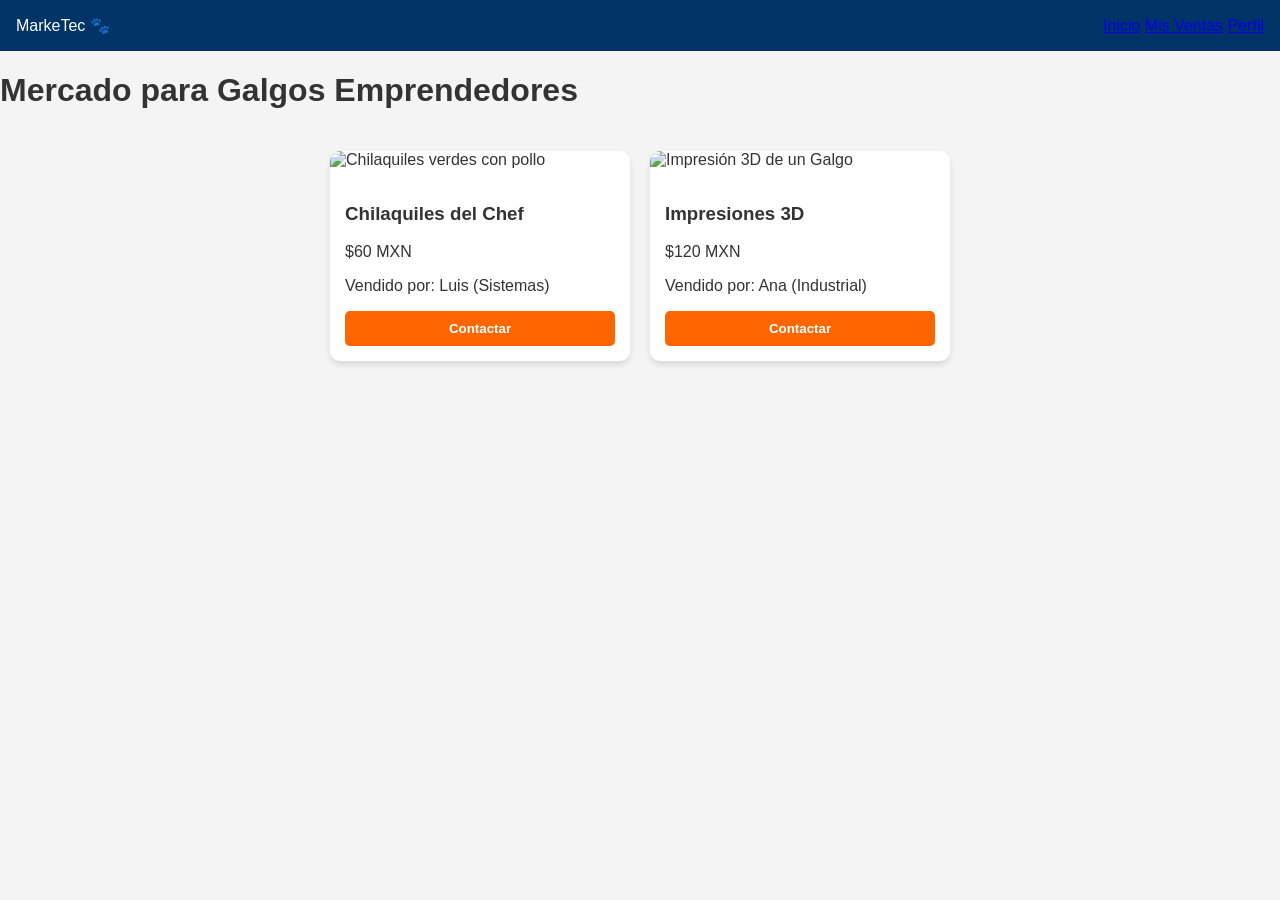
==== index.html @ fc3472f2 "Primer commit" ====
<!DOCTYPE html>
<html lang="es">
<head>
    <meta charset="UTF-8">
    <meta name="viewport" content="width=device-width, initial-scale=1.0">
    <title>MarkeTec - Emprendimiento ITT</title>
    <link rel="stylesheet" href="style.css">
</head>
<body>

    <header>
        <div class="logo">MarkeTec 🐾</div>
        <nav>
            <a href="#">Inicio</a>
            <a href="#">Mis Ventas</a>
            <a href="#">Perfil</a>
        </nav>
    </header>

    <main>
        <h1>Mercado para Galgos Emprendedores</h1>
        
        <section class="contenedor-productos">
            <article class="tarjeta">
                <img src="https://via.placeholder.com/300x200" alt="Chilaquiles verdes con pollo">
                <div class="info">
                    <h3>Chilaquiles del Chef</h3>
                    <p class="precio">$60 MXN</p>
                    <p class="vendedor">Vendido por: Luis (Sistemas)</p>
                    <button>Contactar</button>
                </div>
            </article>

            <article class="tarjeta">
                <img src="https://via.placeholder.com/300x200" alt="Impresión 3D de un Galgo">
                <div class="info">
                    <h3>Impresiones 3D</h3>
                    <p class="precio">$120 MXN</p>
                    <p class="vendedor">Vendido por: Ana (Industrial)</p>
                    <button>Contactar</button>
                </div>
            </article>
        </section>
    </main>

</body>
</html>
---- style.css ----
/* Configuración básica */
body {
    font-family: 'Segoe UI', sans-serif;
    margin: 0;
    background-color: #f4f4f4;
    color: #333;
}

/* Encabezado con colores del ITT (Gris y Azul) */
header {
    background-color: #003366; /* Azul fuerte */
    color: white;
    padding: 1rem;
    display: flex;
    justify-content: space-between;
    align-items: center;
}

/* Contenedor de productos (Responsivo) */
.contenedor-productos {
    display: flex;
    flex-wrap: wrap; /* Esto hace que si no caben, se bajen al siguiente renglón */
    gap: 20px;
    padding: 20px;
    justify-content: center;
}

/* La Tarjeta */
.tarjeta {
    background: white;
    border-radius: 10px;
    box-shadow: 0 4px 6px rgba(0,0,0,0.1);
    width: 300px; /* Tamaño fijo en PC */
    overflow: hidden;
}

.tarjeta img {
    width: 100%;
    height: 200px;
    object-fit: cover;
}

.info {
    padding: 15px;
}

button {
    background-color: #ff6600; /* Naranja llamativo */
    color: white;
    border: none;
    padding: 10px;
    width: 100%;
    border-radius: 5px;
    cursor: pointer;
    font-weight: bold;
}

/* Accesibilidad: Contraste al pasar el ratón */
button:hover {
    background-color: #cc5200;
}
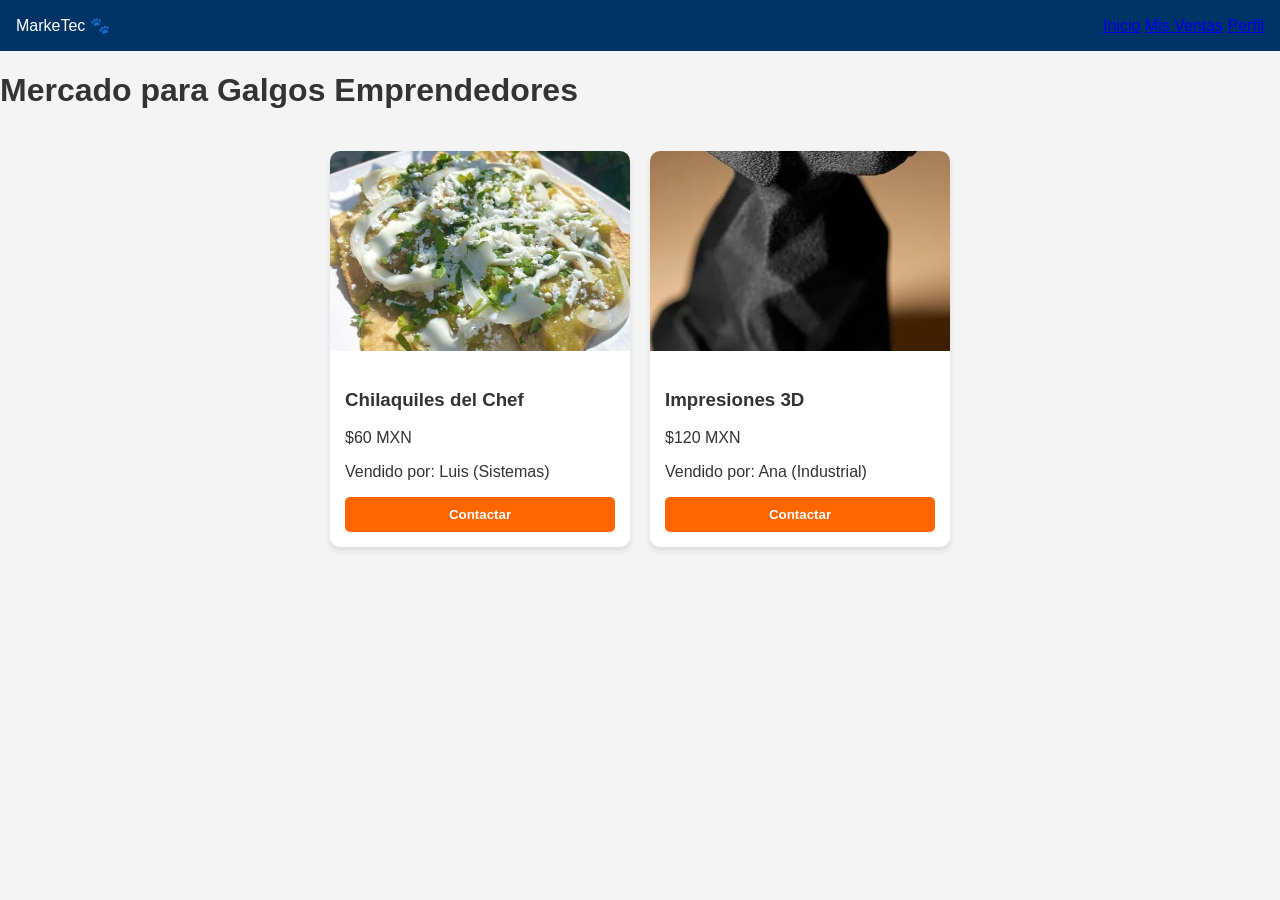
==== commit 5b4bb989: "Update index.html" ====
--- a/index.html
+++ b/index.html
@@ -22,7 +22,7 @@
         
         <section class="contenedor-productos">
             <article class="tarjeta">
-                <img src="https://via.placeholder.com/300x200" alt="Chilaquiles verdes con pollo">
+                <img src="assets/imagenes/chilaquiles-verdes.jpg" alt="Chilaquiles verdes con pollo">
                 <div class="info">
                     <h3>Chilaquiles del Chef</h3>
                     <p class="precio">$60 MXN</p>
@@ -32,7 +32,7 @@
             </article>
 
             <article class="tarjeta">
-                <img src="https://via.placeholder.com/300x200" alt="Impresión 3D de un Galgo">
+                <img src="assets/imagenes/impresion-3d.jpg" alt="Impresión 3D de un Galgo">
                 <div class="info">
                     <h3>Impresiones 3D</h3>
                     <p class="precio">$120 MXN</p>
@@ -44,4 +44,5 @@
     </main>
 
 </body>
-</html>+
+</html>
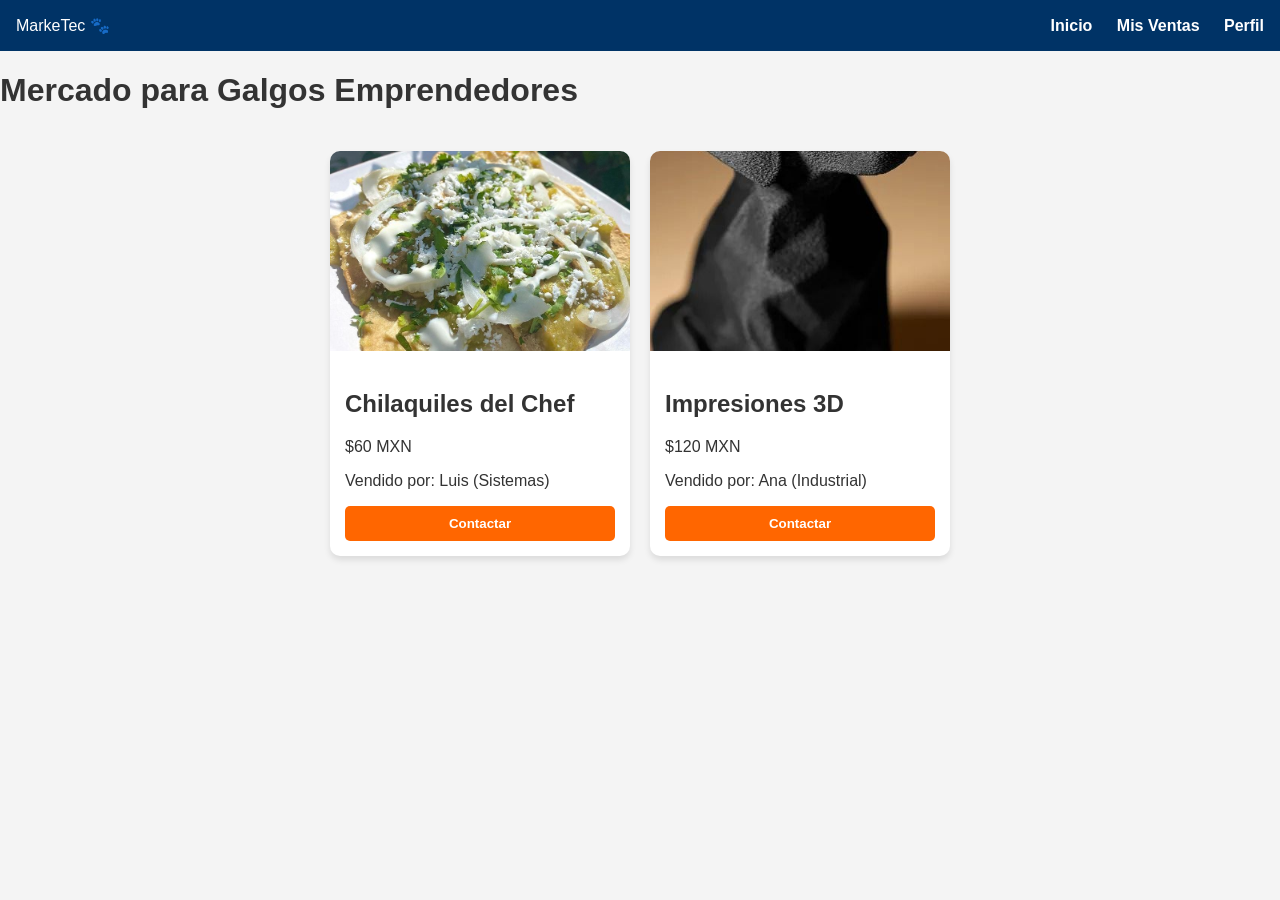
==== commit 30ffe718: "Ajuste de jerarquía en encabezados" ====
--- a/index.html
+++ b/index.html
@@ -24,7 +24,7 @@
             <article class="tarjeta">
                 <img src="assets/imagenes/chilaquiles-verdes.jpg" alt="Chilaquiles verdes con pollo">
                 <div class="info">
-                    <h3>Chilaquiles del Chef</h3>
+                    <h2>Chilaquiles del Chef</h2>
                     <p class="precio">$60 MXN</p>
                     <p class="vendedor">Vendido por: Luis (Sistemas)</p>
                     <button>Contactar</button>
@@ -34,7 +34,7 @@
             <article class="tarjeta">
                 <img src="assets/imagenes/impresion-3d.jpg" alt="Impresión 3D de un Galgo">
                 <div class="info">
-                    <h3>Impresiones 3D</h3>
+                    <h2>Impresiones 3D</h2>
                     <p class="precio">$120 MXN</p>
                     <p class="vendedor">Vendido por: Ana (Industrial)</p>
                     <button>Contactar</button>
--- a/style.css
+++ b/style.css
@@ -58,4 +58,17 @@
 /* Accesibilidad: Contraste al pasar el ratón */
 button:hover {
     background-color: #cc5200;
-}+}
+
+/* Accesibilidad */
+nav a {
+    color: white;
+    text-decoration: none;
+    margin-left: 20px;
+    font-weight: bold;
+}
+
+nav a:hover {
+    text-decoration: underline;
+}
+
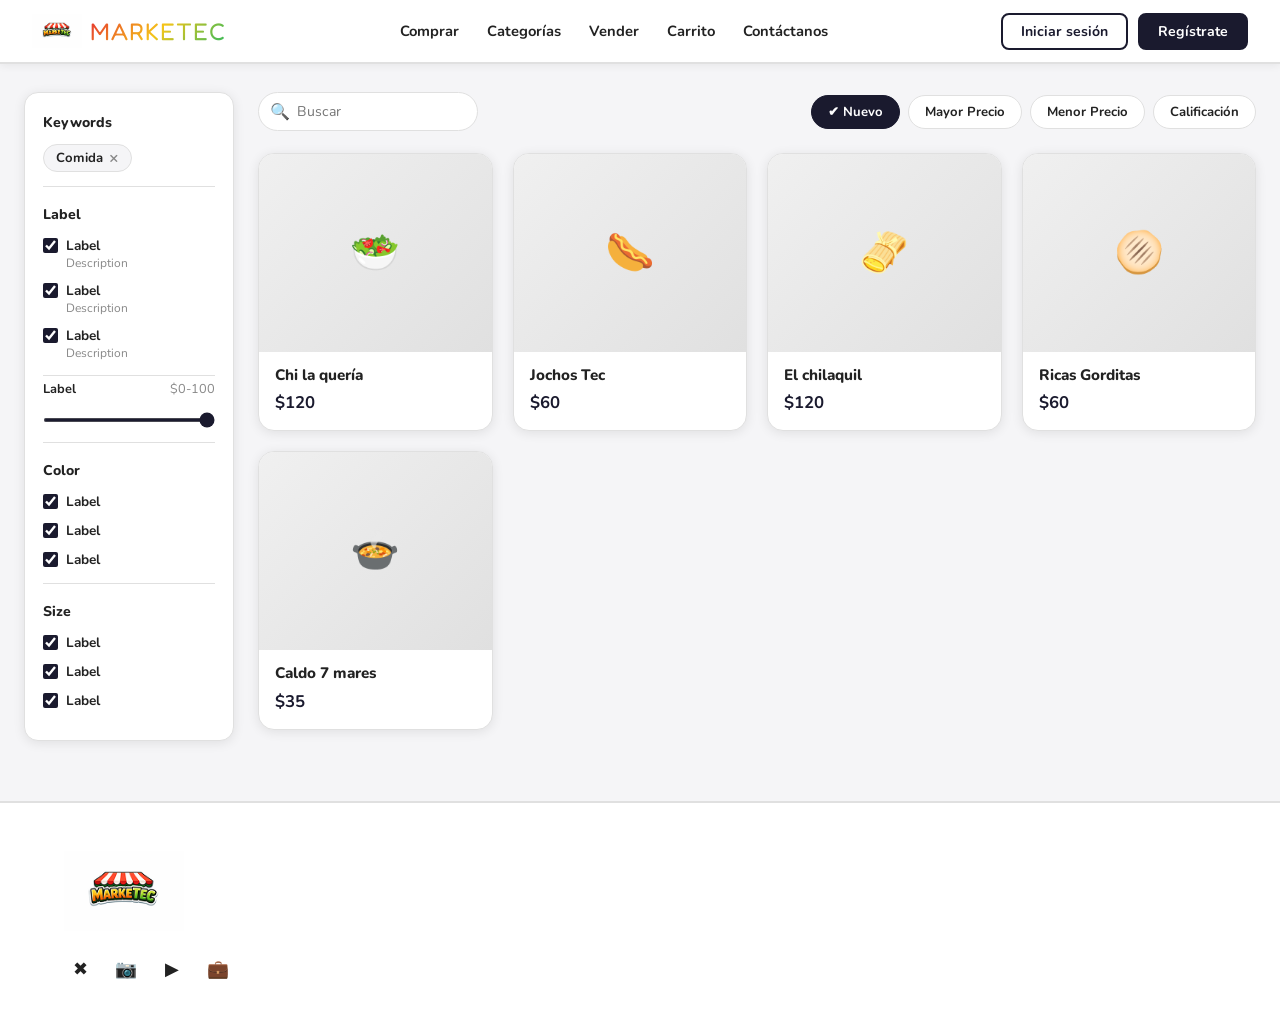
==== commit 0afed27c: "Update index.html" ====
--- a/index.html
+++ b/index.html
@@ -1,48 +1,619 @@
 <!DOCTYPE html>
 <html lang="es">
 <head>
-    <meta charset="UTF-8">
-    <meta name="viewport" content="width=device-width, initial-scale=1.0">
-    <title>MarkeTec - Emprendimiento ITT</title>
-    <link rel="stylesheet" href="style.css">
+  <meta charset="UTF-8" />
+  <meta name="viewport" content="width=device-width, initial-scale=1.0"/>
+  <title>Marketec</title>
+  <link href="https://fonts.googleapis.com/css2?family=Nunito:wght@400;600;700;800;900&family=Fredoka+One&display=swap" rel="stylesheet"/>
+  <style>
+    *, *::before, *::after { box-sizing: border-box; margin: 0; padding: 0; }
+
+    :root {
+      --red: #e63030;
+      --yellow: #f5c518;
+      --green: #2dba5e;
+      --dark: #1a1a2e;
+      --gray-bg: #f5f5f7;
+      --white: #ffffff;
+      --border: #e0e0e0;
+      --text: #222;
+      --muted: #888;
+      --accent: #ff6b35;
+      --shadow: 0 2px 12px rgba(0,0,0,0.09);
+    }
+
+    body {
+      font-family: 'Nunito', sans-serif;
+      background: var(--gray-bg);
+      color: var(--text);
+      min-height: 100vh;
+    }
+
+    /* ── NAVBAR ── */
+    nav {
+      background: var(--white);
+      border-bottom: 2px solid var(--border);
+      padding: 0 32px;
+      height: 64px;
+      display: flex;
+      align-items: center;
+      justify-content: space-between;
+      position: sticky;
+      top: 0;
+      z-index: 100;
+      box-shadow: 0 2px 8px rgba(0,0,0,0.06);
+    }
+
+    .logo {
+      display: flex;
+      align-items: center;
+      gap: 8px;
+      text-decoration: none;
+    }
+
+ .logo-icon {
+  width: 50px;
+  height: 50px;
+  object-fit: contain;
+}
+
+    /* Tent/awning SVG logo */
+    .logo-text {
+      font-family: 'Fredoka One', cursive;
+      font-size: 1.5rem;
+      background: linear-gradient(135deg, var(--red) 0%, var(--yellow) 50%, var(--green) 100%);
+      -webkit-background-clip: text;
+      -webkit-text-fill-color: transparent;
+      background-clip: text;
+      letter-spacing: 1px;
+    }
+
+    .nav-links {
+      display: flex;
+      align-items: center;
+      gap: 28px;
+      list-style: none;
+    }
+
+    .nav-links a {
+      text-decoration: none;
+      color: var(--text);
+      font-weight: 700;
+      font-size: 0.92rem;
+      transition: color 0.2s;
+    }
+
+    .nav-links a:hover { color: var(--red); }
+
+    .nav-actions {
+      display: flex;
+      align-items: center;
+      gap: 10px;
+    }
+
+    .btn-outline {
+      border: 2px solid var(--dark);
+      background: transparent;
+      color: var(--dark);
+      padding: 7px 18px;
+      border-radius: 8px;
+      font-family: 'Nunito', sans-serif;
+      font-weight: 700;
+      font-size: 0.88rem;
+      cursor: pointer;
+      transition: all 0.18s;
+    }
+
+    .btn-outline:hover { background: var(--dark); color: white; }
+
+    .btn-solid {
+      border: 2px solid var(--dark);
+      background: var(--dark);
+      color: white;
+      padding: 7px 18px;
+      border-radius: 8px;
+      font-family: 'Nunito', sans-serif;
+      font-weight: 700;
+      font-size: 0.88rem;
+      cursor: pointer;
+      transition: all 0.18s;
+    }
+
+    .btn-solid:hover { background: #333; }
+
+    /* ── LAYOUT ── */
+    .page {
+      display: flex;
+      max-width: 1400px;
+      margin: 0 auto;
+      padding: 28px 24px 60px;
+      gap: 24px;
+    }
+
+    /* ── SIDEBAR ── */
+    .sidebar {
+      width: 210px;
+      flex-shrink: 0;
+    }
+
+    .filter-card {
+      background: var(--white);
+      border-radius: 14px;
+      padding: 20px 18px;
+      box-shadow: var(--shadow);
+      border: 1px solid var(--border);
+    }
+
+    .filter-section-title {
+      font-weight: 800;
+      font-size: 0.88rem;
+      color: var(--text);
+      margin-bottom: 12px;
+      margin-top: 18px;
+    }
+
+    .filter-section-title:first-child { margin-top: 0; }
+
+    .keyword-tag {
+      display: inline-flex;
+      align-items: center;
+      gap: 6px;
+      background: var(--gray-bg);
+      border: 1.5px solid var(--border);
+      border-radius: 20px;
+      padding: 4px 12px;
+      font-size: 0.82rem;
+      font-weight: 700;
+      cursor: pointer;
+    }
+
+    .keyword-tag .x {
+      color: var(--muted);
+      font-size: 1rem;
+      line-height: 1;
+    }
+
+    .filter-checkbox {
+      display: flex;
+      flex-direction: column;
+      gap: 2px;
+      margin-bottom: 10px;
+    }
+
+    .filter-checkbox label {
+      display: flex;
+      align-items: flex-start;
+      gap: 8px;
+      cursor: pointer;
+    }
+
+    .filter-checkbox input[type="checkbox"] {
+      accent-color: var(--dark);
+      margin-top: 2px;
+      width: 15px;
+      height: 15px;
+    }
+
+    .filter-label-text { font-weight: 700; font-size: 0.85rem; }
+    .filter-desc { font-size: 0.75rem; color: var(--muted); }
+
+    .price-range-wrap {
+      display: flex;
+      justify-content: space-between;
+      align-items: center;
+      margin-bottom: 8px;
+    }
+
+    .price-label { font-size: 0.8rem; font-weight: 700; }
+    .price-value { font-size: 0.8rem; color: var(--muted); }
+
+    input[type="range"] {
+      width: 100%;
+      accent-color: var(--dark);
+      height: 4px;
+    }
+
+    .divider {
+      border: none;
+      border-top: 1.5px solid var(--border);
+      margin: 14px 0 4px;
+    }
+
+    /* ── MAIN CONTENT ── */
+    .main {
+      flex: 1;
+      min-width: 0;
+    }
+
+    /* Search + Sort Bar */
+    .toolbar {
+      display: flex;
+      align-items: center;
+      justify-content: space-between;
+      margin-bottom: 22px;
+      gap: 16px;
+    }
+
+    .search-wrap {
+      position: relative;
+      width: 220px;
+    }
+
+    .search-input {
+      width: 100%;
+      padding: 9px 14px 9px 38px;
+      border-radius: 24px;
+      border: 1.5px solid var(--border);
+      background: var(--white);
+      font-family: 'Nunito', sans-serif;
+      font-size: 0.88rem;
+      outline: none;
+      transition: border 0.2s;
+    }
+
+    .search-input:focus { border-color: #aaa; }
+
+    .search-icon {
+      position: absolute;
+      left: 12px;
+      top: 50%;
+      transform: translateY(-50%);
+      color: var(--muted);
+      font-size: 1rem;
+    }
+
+    .sort-pills {
+      display: flex;
+      gap: 8px;
+      flex-wrap: wrap;
+    }
+
+    .sort-pill {
+      display: flex;
+      align-items: center;
+      gap: 5px;
+      padding: 7px 16px;
+      border-radius: 20px;
+      border: 1.5px solid var(--border);
+      background: var(--white);
+      font-family: 'Nunito', sans-serif;
+      font-weight: 700;
+      font-size: 0.82rem;
+      cursor: pointer;
+      transition: all 0.18s;
+      color: var(--text);
+    }
+
+    .sort-pill:hover { border-color: #999; }
+
+    .sort-pill.active {
+      background: var(--dark);
+      color: white;
+      border-color: var(--dark);
+    }
+
+    /* ── PRODUCT GRID ── */
+    .product-grid {
+      display: grid;
+      grid-template-columns: repeat(auto-fill, minmax(220px, 1fr));
+      gap: 20px;
+    }
+
+    .product-card {
+      background: var(--white);
+      border-radius: 16px;
+      overflow: hidden;
+      border: 1.5px solid var(--border);
+      box-shadow: var(--shadow);
+      transition: transform 0.18s, box-shadow 0.18s;
+      cursor: pointer;
+    }
+
+    .product-card:hover {
+      transform: translateY(-4px);
+      box-shadow: 0 8px 28px rgba(0,0,0,0.13);
+    }
+
+    .product-img {
+      width: 100%;
+      aspect-ratio: 1 / 0.85;
+      object-fit: cover;
+      display: block;
+      background: #eee;
+    }
+
+    .product-img-placeholder {
+      width: 100%;
+      aspect-ratio: 1 / 0.85;
+      background: linear-gradient(135deg, #f0f0f0, #e0e0e0);
+      display: flex;
+      align-items: center;
+      justify-content: center;
+      font-size: 2.5rem;
+      color: #ccc;
+    }
+
+    .product-info {
+      padding: 14px 16px 16px;
+    }
+
+    .product-name {
+      font-weight: 800;
+      font-size: 0.95rem;
+      margin-bottom: 6px;
+      line-height: 1.3;
+    }
+
+    .product-price {
+      font-weight: 700;
+      font-size: 1.05rem;
+      color: var(--dark);
+    }
+
+    /* ── FOOTER ── */
+    footer {
+      background: var(--white);
+      border-top: 2px solid var(--border);
+      padding: 48px 64px 36px;
+    }
+
+    .footer-inner {
+      max-width: 1400px;
+      margin: 0 auto;
+      display: flex;
+      gap: 64px;
+      align-items: flex-start;
+    }
+
+    .footer-brand {
+      flex-shrink: 0;
+    }
+
+    .footer-logo-text {
+      font-family: 'Fredoka One', cursive;
+      font-size: 1.6rem;
+      background: linear-gradient(135deg, var(--red), var(--yellow), var(--green));
+      -webkit-background-clip: text;
+      -webkit-text-fill-color: transparent;
+      background-clip: text;
+    }
+
+    .social-icons {
+      display: flex;
+      gap: 14px;
+      margin-top: 16px;
+    }
+
+    .social-icons a {
+      width: 32px;
+      height: 32px;
+      display: flex;
+      align-items: center;
+      justify-content: center;
+      color: var(--text);
+      font-size: 1.1rem;
+      transition: color 0.2s;
+      text-decoration: none;
+    }
+
+    .social-icons a:hover { color: var(--red); }
+
+    .footer-cols {
+      display: flex;
+      gap: 64px;
+      flex: 1;
+    }
+
+    .footer-col h4 {
+      font-weight: 800;
+      font-size: 0.9rem;
+      margin-bottom: 16px;
+    }
+
+    .footer-col ul {
+      list-style: none;
+      display: flex;
+      flex-direction: column;
+      gap: 10px;
+    }
+
+    .footer-col ul li a {
+      text-decoration: none;
+      color: var(--muted);
+      font-size: 0.85rem;
+      font-weight: 600;
+      transition: color 0.18s;
+    }
+
+    .footer-col ul li a:hover { color: var(--text); }
+
+    /* Animated hover on cards */
+    @keyframes fadeUp {
+      from { opacity: 0; transform: translateY(18px); }
+      to   { opacity: 1; transform: translateY(0); }
+    }
+
+    .product-card {
+      animation: fadeUp 0.4s ease both;
+    }
+
+    .product-card:nth-child(1) { animation-delay: 0.05s; }
+    .product-card:nth-child(2) { animation-delay: 0.10s; }
+    .product-card:nth-child(3) { animation-delay: 0.15s; }
+    .product-card:nth-child(4) { animation-delay: 0.20s; }
+    .product-card:nth-child(5) { animation-delay: 0.25s; }
+  </style>
 </head>
 <body>
 
-    <header>
-        <div class="logo">MarkeTec 🐾</div>
-        <nav>
-            <a href="#">Inicio</a>
-            <a href="#">Mis Ventas</a>
-            <a href="#">Perfil</a>
-        </nav>
-    </header>
-
-    <main>
-        <h1>Mercado para Galgos Emprendedores</h1>
-        
-        <section class="contenedor-productos">
-            <article class="tarjeta">
-                <img src="assets/imagenes/chilaquiles-verdes.jpg" alt="Chilaquiles verdes con pollo">
-                <div class="info">
-                    <h2>Chilaquiles del Chef</h2>
-                    <p class="precio">$60 MXN</p>
-                    <p class="vendedor">Vendido por: Luis (Sistemas)</p>
-                    <button>Contactar</button>
-                </div>
-            </article>
-
-            <article class="tarjeta">
-                <img src="assets/imagenes/impresion-3d.jpg" alt="Impresión 3D de un Galgo">
-                <div class="info">
-                    <h2>Impresiones 3D</h2>
-                    <p class="precio">$120 MXN</p>
-                    <p class="vendedor">Vendido por: Ana (Industrial)</p>
-                    <button>Contactar</button>
-                </div>
-            </article>
-        </section>
-    </main>
+<!-- ── NAVBAR ── -->
+<nav>
+  <a href="#" class="logo">
+    <img src="marketec logo 1.png" class="logo-icon" alt="Marketec Logo">
+    <span class="logo-text">MARKETEC</span>
+  </a>
+
+  <ul class="nav-links">
+    <li><a href="#">Comprar</a></li>
+    <li><a href="#">Categorías</a></li>
+    <li><a href="#">Vender</a></li>
+    <li><a href="#">Carrito</a></li>
+    <li><a href="#">Contáctanos</a></li>
+  </ul>
+
+  <div class="nav-actions">
+    <button class="btn-outline">Iniciar sesión</button>
+    <button class="btn-solid">Regístrate</button>
+  </div>
+</nav>
+
+<!-- ── PAGE ── -->
+<div class="page">
+
+  <!-- SIDEBAR -->
+  <aside class="sidebar">
+    <div class="filter-card">
+      <div class="filter-section-title">Keywords</div>
+      <span class="keyword-tag">Comida <span class="x">×</span></span>
+
+      <hr class="divider"/>
+      <div class="filter-section-title">Label</div>
+
+      <div class="filter-checkbox">
+        <label><input type="checkbox" checked/> <div><div class="filter-label-text">Label</div><div class="filter-desc">Description</div></div></label>
+      </div>
+      <div class="filter-checkbox">
+        <label><input type="checkbox" checked/> <div><div class="filter-label-text">Label</div><div class="filter-desc">Description</div></div></label>
+      </div>
+      <div class="filter-checkbox">
+        <label><input type="checkbox" checked/> <div><div class="filter-label-text">Label</div><div class="filter-desc">Description</div></div></label>
+      </div>
+
+      <hr class="divider"/>
+      <div class="price-range-wrap">
+        <span class="price-label">Label</span>
+        <span class="price-value">$0-100</span>
+      </div>
+      <input type="range" min="0" max="100" value="100"/>
+
+      <hr class="divider"/>
+      <div class="filter-section-title">Color</div>
+      <div class="filter-checkbox"><label><input type="checkbox" checked/> <div class="filter-label-text">Label</div></label></div>
+      <div class="filter-checkbox"><label><input type="checkbox" checked/> <div class="filter-label-text">Label</div></label></div>
+      <div class="filter-checkbox"><label><input type="checkbox" checked/> <div class="filter-label-text">Label</div></label></div>
+
+      <hr class="divider"/>
+      <div class="filter-section-title">Size</div>
+      <div class="filter-checkbox"><label><input type="checkbox" checked/> <div class="filter-label-text">Label</div></label></div>
+      <div class="filter-checkbox"><label><input type="checkbox" checked/> <div class="filter-label-text">Label</div></label></div>
+      <div class="filter-checkbox"><label><input type="checkbox" checked/> <div class="filter-label-text">Label</div></label></div>
+    </div>
+  </aside>
+
+  <!-- MAIN -->
+  <main class="main">
+    <!-- Toolbar -->
+    <div class="toolbar">
+      <div class="search-wrap">
+        <span class="search-icon">🔍</span>
+        <input class="search-input" type="text" placeholder="Buscar"/>
+      </div>
+      <div class="sort-pills">
+        <button class="sort-pill active">✔ Nuevo</button>
+        <button class="sort-pill">Mayor Precio</button>
+        <button class="sort-pill">Menor Precio</button>
+        <button class="sort-pill">Calificación</button>
+      </div>
+    </div>
+
+    <!-- Product Grid -->
+    <div class="product-grid">
+
+      <div class="product-card">
+        <div class="product-img-placeholder">🥗</div>
+        <div class="product-info">
+          <div class="product-name">Chi la quería</div>
+          <div class="product-price">$120</div>
+        </div>
+      </div>
+
+      <div class="product-card">
+        <div class="product-img-placeholder">🌭</div>
+        <div class="product-info">
+          <div class="product-name">Jochos Tec</div>
+          <div class="product-price">$60</div>
+        </div>
+      </div>
+
+      <div class="product-card">
+        <div class="product-img-placeholder">🫔</div>
+        <div class="product-info">
+          <div class="product-name">El chilaquil</div>
+          <div class="product-price">$120</div>
+        </div>
+      </div>
+
+      <div class="product-card">
+        <div class="product-img-placeholder">🫓</div>
+        <div class="product-info">
+          <div class="product-name">Ricas Gorditas</div>
+          <div class="product-price">$60</div>
+        </div>
+      </div>
+
+      <div class="product-card">
+        <div class="product-img-placeholder">🍲</div>
+        <div class="product-info">
+          <div class="product-name">Caldo 7 mares</div>
+          <div class="product-price">$35</div>
+        </div>
+      </div>
+
+    </div>
+  </main>
+</div>
+
+<!-- ── FOOTER ── -->
+<footer>
+  <div class="footer-inner">
+    <div class="footer-brand">
+      <img src="marketec logo 1.png" style="width:120px; object-fit:contain;" alt="Marketec Logo">
+      <div class="social-icons">
+        <a href="#">✖</a>
+        <a href="#">📷</a>
+        <a href="#">▶</a>
+        <a href="#">💼</a>
+      </div>
+    </div>
+
+    <div class="footer-cols">
+      <div class="footer-col">
+    
+      </div>
+      <div class="footer-col">
+      
+      </div>
+      <div class="footer-col">
+    
+      </div>
+    </div>
+  </div>
+</footer>
+
+<script>
+  // Sort pill toggle
+  document.querySelectorAll('.sort-pill').forEach(pill => {
+    pill.addEventListener('click', () => {
+      document.querySelectorAll('.sort-pill').forEach(p => p.classList.remove('active'));
+      pill.classList.add('active');
+    });
+  });
+
+  // Keyword tag remove
+  document.querySelectorAll('.keyword-tag').forEach(tag => {
+    tag.querySelector('.x').addEventListener('click', () => tag.remove());
+  });
+</script>
 
 </body>
-
 </html>
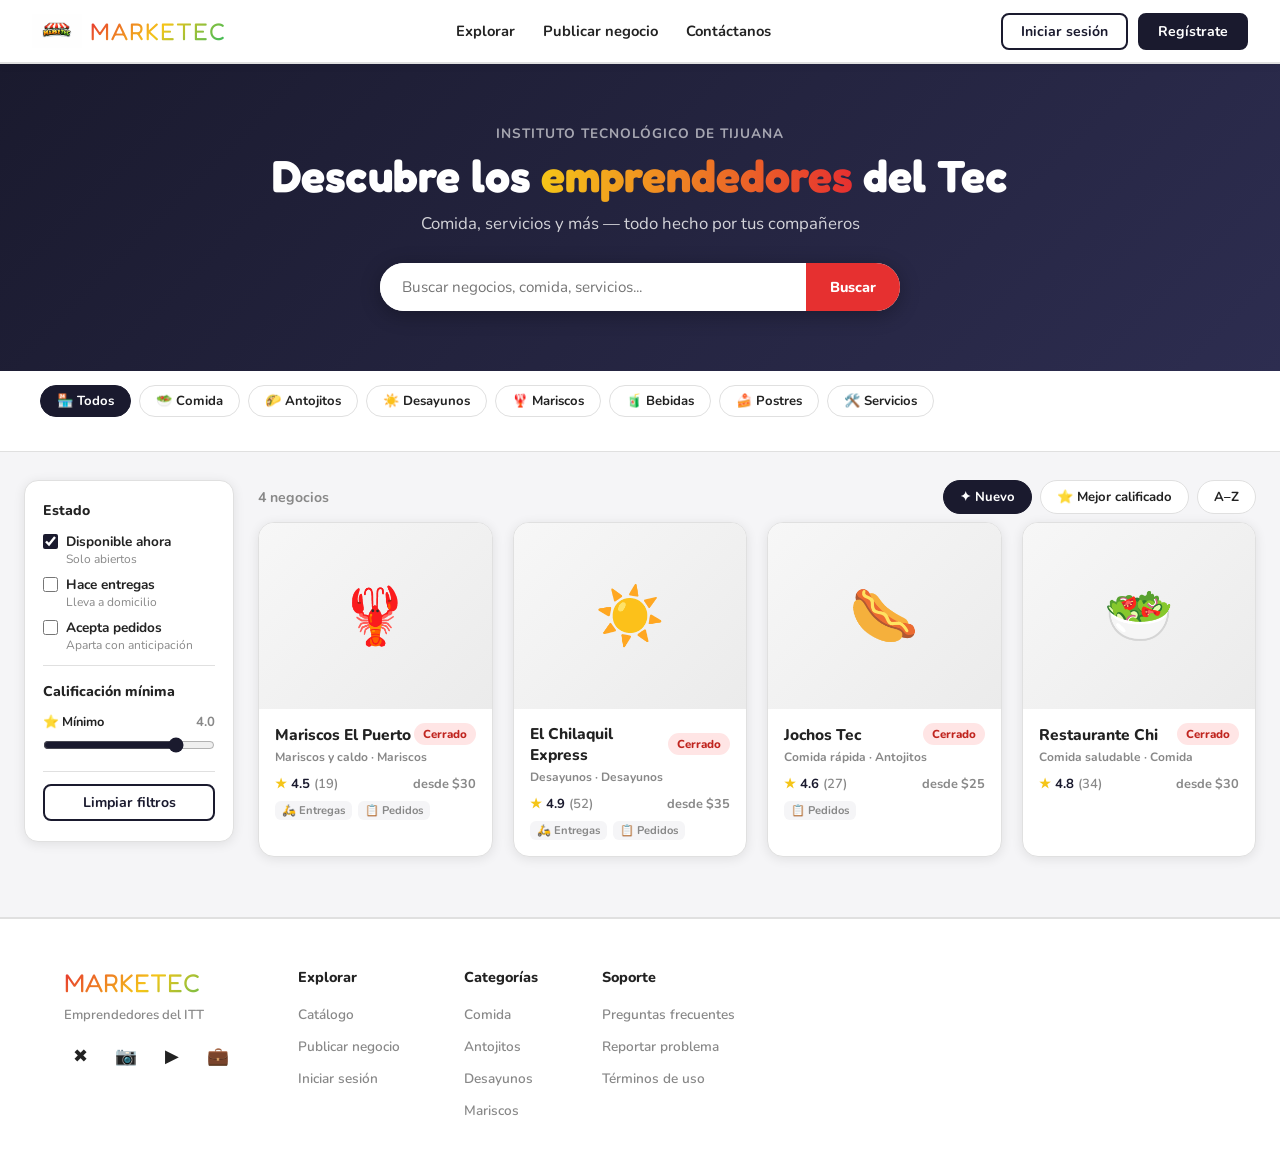
==== commit 3ad000e0: "Add files via upload" ====
--- a/index.html
+++ b/index.html
@@ -1,619 +1,361 @@
-<!DOCTYPE html>
-<html lang="es">
-<head>
-  <meta charset="UTF-8" />
-  <meta name="viewport" content="width=device-width, initial-scale=1.0"/>
-  <title>Marketec</title>
-  <link href="https://fonts.googleapis.com/css2?family=Nunito:wght@400;600;700;800;900&family=Fredoka+One&display=swap" rel="stylesheet"/>
-  <style>
-    *, *::before, *::after { box-sizing: border-box; margin: 0; padding: 0; }
-
-    :root {
-      --red: #e63030;
-      --yellow: #f5c518;
-      --green: #2dba5e;
-      --dark: #1a1a2e;
-      --gray-bg: #f5f5f7;
-      --white: #ffffff;
-      --border: #e0e0e0;
-      --text: #222;
-      --muted: #888;
-      --accent: #ff6b35;
-      --shadow: 0 2px 12px rgba(0,0,0,0.09);
-    }
-
-    body {
-      font-family: 'Nunito', sans-serif;
-      background: var(--gray-bg);
-      color: var(--text);
-      min-height: 100vh;
-    }
-
-    /* ── NAVBAR ── */
-    nav {
-      background: var(--white);
-      border-bottom: 2px solid var(--border);
-      padding: 0 32px;
-      height: 64px;
-      display: flex;
-      align-items: center;
-      justify-content: space-between;
-      position: sticky;
-      top: 0;
-      z-index: 100;
-      box-shadow: 0 2px 8px rgba(0,0,0,0.06);
-    }
-
-    .logo {
-      display: flex;
-      align-items: center;
-      gap: 8px;
-      text-decoration: none;
-    }
-
- .logo-icon {
-  width: 50px;
-  height: 50px;
-  object-fit: contain;
-}
-
-    /* Tent/awning SVG logo */
-    .logo-text {
-      font-family: 'Fredoka One', cursive;
-      font-size: 1.5rem;
-      background: linear-gradient(135deg, var(--red) 0%, var(--yellow) 50%, var(--green) 100%);
-      -webkit-background-clip: text;
-      -webkit-text-fill-color: transparent;
-      background-clip: text;
-      letter-spacing: 1px;
-    }
-
-    .nav-links {
-      display: flex;
-      align-items: center;
-      gap: 28px;
-      list-style: none;
-    }
-
-    .nav-links a {
-      text-decoration: none;
-      color: var(--text);
-      font-weight: 700;
-      font-size: 0.92rem;
-      transition: color 0.2s;
-    }
-
-    .nav-links a:hover { color: var(--red); }
-
-    .nav-actions {
-      display: flex;
-      align-items: center;
-      gap: 10px;
-    }
-
-    .btn-outline {
-      border: 2px solid var(--dark);
-      background: transparent;
-      color: var(--dark);
-      padding: 7px 18px;
-      border-radius: 8px;
-      font-family: 'Nunito', sans-serif;
-      font-weight: 700;
-      font-size: 0.88rem;
-      cursor: pointer;
-      transition: all 0.18s;
-    }
-
-    .btn-outline:hover { background: var(--dark); color: white; }
-
-    .btn-solid {
-      border: 2px solid var(--dark);
-      background: var(--dark);
-      color: white;
-      padding: 7px 18px;
-      border-radius: 8px;
-      font-family: 'Nunito', sans-serif;
-      font-weight: 700;
-      font-size: 0.88rem;
-      cursor: pointer;
-      transition: all 0.18s;
-    }
-
-    .btn-solid:hover { background: #333; }
-
-    /* ── LAYOUT ── */
-    .page {
-      display: flex;
-      max-width: 1400px;
-      margin: 0 auto;
-      padding: 28px 24px 60px;
-      gap: 24px;
-    }
-
-    /* ── SIDEBAR ── */
-    .sidebar {
-      width: 210px;
-      flex-shrink: 0;
-    }
-
-    .filter-card {
-      background: var(--white);
-      border-radius: 14px;
-      padding: 20px 18px;
-      box-shadow: var(--shadow);
-      border: 1px solid var(--border);
-    }
-
-    .filter-section-title {
-      font-weight: 800;
-      font-size: 0.88rem;
-      color: var(--text);
-      margin-bottom: 12px;
-      margin-top: 18px;
-    }
-
-    .filter-section-title:first-child { margin-top: 0; }
-
-    .keyword-tag {
-      display: inline-flex;
-      align-items: center;
-      gap: 6px;
-      background: var(--gray-bg);
-      border: 1.5px solid var(--border);
-      border-radius: 20px;
-      padding: 4px 12px;
-      font-size: 0.82rem;
-      font-weight: 700;
-      cursor: pointer;
-    }
-
-    .keyword-tag .x {
-      color: var(--muted);
-      font-size: 1rem;
-      line-height: 1;
-    }
-
-    .filter-checkbox {
-      display: flex;
-      flex-direction: column;
-      gap: 2px;
-      margin-bottom: 10px;
-    }
-
-    .filter-checkbox label {
-      display: flex;
-      align-items: flex-start;
-      gap: 8px;
-      cursor: pointer;
-    }
-
-    .filter-checkbox input[type="checkbox"] {
-      accent-color: var(--dark);
-      margin-top: 2px;
-      width: 15px;
-      height: 15px;
-    }
-
-    .filter-label-text { font-weight: 700; font-size: 0.85rem; }
-    .filter-desc { font-size: 0.75rem; color: var(--muted); }
-
-    .price-range-wrap {
-      display: flex;
-      justify-content: space-between;
-      align-items: center;
-      margin-bottom: 8px;
-    }
-
-    .price-label { font-size: 0.8rem; font-weight: 700; }
-    .price-value { font-size: 0.8rem; color: var(--muted); }
-
-    input[type="range"] {
-      width: 100%;
-      accent-color: var(--dark);
-      height: 4px;
-    }
-
-    .divider {
-      border: none;
-      border-top: 1.5px solid var(--border);
-      margin: 14px 0 4px;
-    }
-
-    /* ── MAIN CONTENT ── */
-    .main {
-      flex: 1;
-      min-width: 0;
-    }
-
-    /* Search + Sort Bar */
-    .toolbar {
-      display: flex;
-      align-items: center;
-      justify-content: space-between;
-      margin-bottom: 22px;
-      gap: 16px;
-    }
-
-    .search-wrap {
-      position: relative;
-      width: 220px;
-    }
-
-    .search-input {
-      width: 100%;
-      padding: 9px 14px 9px 38px;
-      border-radius: 24px;
-      border: 1.5px solid var(--border);
-      background: var(--white);
-      font-family: 'Nunito', sans-serif;
-      font-size: 0.88rem;
-      outline: none;
-      transition: border 0.2s;
-    }
-
-    .search-input:focus { border-color: #aaa; }
-
-    .search-icon {
-      position: absolute;
-      left: 12px;
-      top: 50%;
-      transform: translateY(-50%);
-      color: var(--muted);
-      font-size: 1rem;
-    }
-
-    .sort-pills {
-      display: flex;
-      gap: 8px;
-      flex-wrap: wrap;
-    }
-
-    .sort-pill {
-      display: flex;
-      align-items: center;
-      gap: 5px;
-      padding: 7px 16px;
-      border-radius: 20px;
-      border: 1.5px solid var(--border);
-      background: var(--white);
-      font-family: 'Nunito', sans-serif;
-      font-weight: 700;
-      font-size: 0.82rem;
-      cursor: pointer;
-      transition: all 0.18s;
-      color: var(--text);
-    }
-
-    .sort-pill:hover { border-color: #999; }
-
-    .sort-pill.active {
-      background: var(--dark);
-      color: white;
-      border-color: var(--dark);
-    }
-
-    /* ── PRODUCT GRID ── */
-    .product-grid {
-      display: grid;
-      grid-template-columns: repeat(auto-fill, minmax(220px, 1fr));
-      gap: 20px;
-    }
-
-    .product-card {
-      background: var(--white);
-      border-radius: 16px;
-      overflow: hidden;
-      border: 1.5px solid var(--border);
-      box-shadow: var(--shadow);
-      transition: transform 0.18s, box-shadow 0.18s;
-      cursor: pointer;
-    }
-
-    .product-card:hover {
-      transform: translateY(-4px);
-      box-shadow: 0 8px 28px rgba(0,0,0,0.13);
-    }
-
-    .product-img {
-      width: 100%;
-      aspect-ratio: 1 / 0.85;
-      object-fit: cover;
-      display: block;
-      background: #eee;
-    }
-
-    .product-img-placeholder {
-      width: 100%;
-      aspect-ratio: 1 / 0.85;
-      background: linear-gradient(135deg, #f0f0f0, #e0e0e0);
-      display: flex;
-      align-items: center;
-      justify-content: center;
-      font-size: 2.5rem;
-      color: #ccc;
-    }
-
-    .product-info {
-      padding: 14px 16px 16px;
-    }
-
-    .product-name {
-      font-weight: 800;
-      font-size: 0.95rem;
-      margin-bottom: 6px;
-      line-height: 1.3;
-    }
-
-    .product-price {
-      font-weight: 700;
-      font-size: 1.05rem;
-      color: var(--dark);
-    }
-
-    /* ── FOOTER ── */
-    footer {
-      background: var(--white);
-      border-top: 2px solid var(--border);
-      padding: 48px 64px 36px;
-    }
-
-    .footer-inner {
-      max-width: 1400px;
-      margin: 0 auto;
-      display: flex;
-      gap: 64px;
-      align-items: flex-start;
-    }
-
-    .footer-brand {
-      flex-shrink: 0;
-    }
-
-    .footer-logo-text {
-      font-family: 'Fredoka One', cursive;
-      font-size: 1.6rem;
-      background: linear-gradient(135deg, var(--red), var(--yellow), var(--green));
-      -webkit-background-clip: text;
-      -webkit-text-fill-color: transparent;
-      background-clip: text;
-    }
-
-    .social-icons {
-      display: flex;
-      gap: 14px;
-      margin-top: 16px;
-    }
-
-    .social-icons a {
-      width: 32px;
-      height: 32px;
-      display: flex;
-      align-items: center;
-      justify-content: center;
-      color: var(--text);
-      font-size: 1.1rem;
-      transition: color 0.2s;
-      text-decoration: none;
-    }
-
-    .social-icons a:hover { color: var(--red); }
-
-    .footer-cols {
-      display: flex;
-      gap: 64px;
-      flex: 1;
-    }
-
-    .footer-col h4 {
-      font-weight: 800;
-      font-size: 0.9rem;
-      margin-bottom: 16px;
-    }
-
-    .footer-col ul {
-      list-style: none;
-      display: flex;
-      flex-direction: column;
-      gap: 10px;
-    }
-
-    .footer-col ul li a {
-      text-decoration: none;
-      color: var(--muted);
-      font-size: 0.85rem;
-      font-weight: 600;
-      transition: color 0.18s;
-    }
-
-    .footer-col ul li a:hover { color: var(--text); }
-
-    /* Animated hover on cards */
-    @keyframes fadeUp {
-      from { opacity: 0; transform: translateY(18px); }
-      to   { opacity: 1; transform: translateY(0); }
-    }
-
-    .product-card {
-      animation: fadeUp 0.4s ease both;
-    }
-
-    .product-card:nth-child(1) { animation-delay: 0.05s; }
-    .product-card:nth-child(2) { animation-delay: 0.10s; }
-    .product-card:nth-child(3) { animation-delay: 0.15s; }
-    .product-card:nth-child(4) { animation-delay: 0.20s; }
-    .product-card:nth-child(5) { animation-delay: 0.25s; }
-  </style>
-</head>
-<body>
-
-<!-- ── NAVBAR ── -->
-<nav>
-  <a href="#" class="logo">
-    <img src="marketec logo 1.png" class="logo-icon" alt="Marketec Logo">
-    <span class="logo-text">MARKETEC</span>
-  </a>
-
-  <ul class="nav-links">
-    <li><a href="#">Comprar</a></li>
-    <li><a href="#">Categorías</a></li>
-    <li><a href="#">Vender</a></li>
-    <li><a href="#">Carrito</a></li>
-    <li><a href="#">Contáctanos</a></li>
-  </ul>
-
-  <div class="nav-actions">
-    <button class="btn-outline">Iniciar sesión</button>
-    <button class="btn-solid">Regístrate</button>
-  </div>
-</nav>
-
-<!-- ── PAGE ── -->
-<div class="page">
-
-  <!-- SIDEBAR -->
-  <aside class="sidebar">
-    <div class="filter-card">
-      <div class="filter-section-title">Keywords</div>
-      <span class="keyword-tag">Comida <span class="x">×</span></span>
-
-      <hr class="divider"/>
-      <div class="filter-section-title">Label</div>
-
-      <div class="filter-checkbox">
-        <label><input type="checkbox" checked/> <div><div class="filter-label-text">Label</div><div class="filter-desc">Description</div></div></label>
-      </div>
-      <div class="filter-checkbox">
-        <label><input type="checkbox" checked/> <div><div class="filter-label-text">Label</div><div class="filter-desc">Description</div></div></label>
-      </div>
-      <div class="filter-checkbox">
-        <label><input type="checkbox" checked/> <div><div class="filter-label-text">Label</div><div class="filter-desc">Description</div></div></label>
-      </div>
-
-      <hr class="divider"/>
-      <div class="price-range-wrap">
-        <span class="price-label">Label</span>
-        <span class="price-value">$0-100</span>
-      </div>
-      <input type="range" min="0" max="100" value="100"/>
-
-      <hr class="divider"/>
-      <div class="filter-section-title">Color</div>
-      <div class="filter-checkbox"><label><input type="checkbox" checked/> <div class="filter-label-text">Label</div></label></div>
-      <div class="filter-checkbox"><label><input type="checkbox" checked/> <div class="filter-label-text">Label</div></label></div>
-      <div class="filter-checkbox"><label><input type="checkbox" checked/> <div class="filter-label-text">Label</div></label></div>
-
-      <hr class="divider"/>
-      <div class="filter-section-title">Size</div>
-      <div class="filter-checkbox"><label><input type="checkbox" checked/> <div class="filter-label-text">Label</div></label></div>
-      <div class="filter-checkbox"><label><input type="checkbox" checked/> <div class="filter-label-text">Label</div></label></div>
-      <div class="filter-checkbox"><label><input type="checkbox" checked/> <div class="filter-label-text">Label</div></label></div>
-    </div>
-  </aside>
-
-  <!-- MAIN -->
-  <main class="main">
-    <!-- Toolbar -->
-    <div class="toolbar">
-      <div class="search-wrap">
-        <span class="search-icon">🔍</span>
-        <input class="search-input" type="text" placeholder="Buscar"/>
-      </div>
-      <div class="sort-pills">
-        <button class="sort-pill active">✔ Nuevo</button>
-        <button class="sort-pill">Mayor Precio</button>
-        <button class="sort-pill">Menor Precio</button>
-        <button class="sort-pill">Calificación</button>
-      </div>
-    </div>
-
-    <!-- Product Grid -->
-    <div class="product-grid">
-
-      <div class="product-card">
-        <div class="product-img-placeholder">🥗</div>
-        <div class="product-info">
-          <div class="product-name">Chi la quería</div>
-          <div class="product-price">$120</div>
-        </div>
-      </div>
-
-      <div class="product-card">
-        <div class="product-img-placeholder">🌭</div>
-        <div class="product-info">
-          <div class="product-name">Jochos Tec</div>
-          <div class="product-price">$60</div>
-        </div>
-      </div>
-
-      <div class="product-card">
-        <div class="product-img-placeholder">🫔</div>
-        <div class="product-info">
-          <div class="product-name">El chilaquil</div>
-          <div class="product-price">$120</div>
-        </div>
-      </div>
-
-      <div class="product-card">
-        <div class="product-img-placeholder">🫓</div>
-        <div class="product-info">
-          <div class="product-name">Ricas Gorditas</div>
-          <div class="product-price">$60</div>
-        </div>
-      </div>
-
-      <div class="product-card">
-        <div class="product-img-placeholder">🍲</div>
-        <div class="product-info">
-          <div class="product-name">Caldo 7 mares</div>
-          <div class="product-price">$35</div>
-        </div>
-      </div>
-
-    </div>
-  </main>
-</div>
-
-<!-- ── FOOTER ── -->
-<footer>
-  <div class="footer-inner">
-    <div class="footer-brand">
-      <img src="marketec logo 1.png" style="width:120px; object-fit:contain;" alt="Marketec Logo">
-      <div class="social-icons">
-        <a href="#">✖</a>
-        <a href="#">📷</a>
-        <a href="#">▶</a>
-        <a href="#">💼</a>
-      </div>
-    </div>
-
-    <div class="footer-cols">
-      <div class="footer-col">
-    
-      </div>
-      <div class="footer-col">
-      
-      </div>
-      <div class="footer-col">
-    
-      </div>
-    </div>
-  </div>
-</footer>
-
-<script>
-  // Sort pill toggle
-  document.querySelectorAll('.sort-pill').forEach(pill => {
-    pill.addEventListener('click', () => {
-      document.querySelectorAll('.sort-pill').forEach(p => p.classList.remove('active'));
-      pill.classList.add('active');
-    });
-  });
-
-  // Keyword tag remove
-  document.querySelectorAll('.keyword-tag').forEach(tag => {
-    tag.querySelector('.x').addEventListener('click', () => tag.remove());
-  });
-</script>
-
-</body>
-</html>
+<!DOCTYPE html>
+<html lang="es">
+<head>
+  <meta charset="UTF-8"/>
+  <meta name="viewport" content="width=device-width, initial-scale=1.0"/>
+  <title>MarkeTec — Emprendedores del ITT</title>
+  <link rel="stylesheet" href="marketec.css"/>
+  <style>
+    .hero {
+      background:linear-gradient(135deg,var(--dark) 0%,#2d2d50 100%);
+      color:white; padding:60px 40px; text-align:center; margin-bottom:0;
+    }
+    .hero-title { font-family:'Fredoka One',cursive; font-size:2.8rem; line-height:1.1; margin-bottom:12px; }
+    .hero-title span { background:linear-gradient(90deg,var(--yellow),var(--red)); -webkit-background-clip:text; -webkit-text-fill-color:transparent; background-clip:text; }
+    .hero-sub { font-size:1.05rem; opacity:.8; margin-bottom:28px; }
+    .hero-search {
+      display:flex; max-width:520px; margin:0 auto; background:white;
+      border-radius:50px; overflow:hidden; box-shadow:0 4px 20px rgba(0,0,0,.3);
+    }
+    .hero-search input {
+      flex:1; padding:14px 22px; border:none; outline:none;
+      font-family:'Nunito',sans-serif; font-size:.95rem; color:var(--text);
+    }
+    .hero-search button {
+      background:var(--red); color:white; border:none; padding:14px 24px;
+      cursor:pointer; font-family:'Nunito',sans-serif; font-weight:800; font-size:.9rem;
+      transition:background .18s;
+    }
+    .hero-search button:hover { background:#c0251f; }
+
+    .page { display:flex; max-width:1400px; margin:0 auto; padding:28px 24px 60px; gap:24px; }
+
+    /* Sidebar */
+    .sidebar { width:210px; flex-shrink:0; }
+    .filter-card { background:var(--white); border-radius:14px; padding:20px 18px; box-shadow:var(--shadow); border:1.5px solid var(--border); }
+    .filter-title { font-weight:800; font-size:.88rem; margin-bottom:12px; margin-top:16px; }
+    .filter-title:first-child { margin-top:0; }
+    .filter-divider { border:none; border-top:1.5px solid var(--border); margin:12px 0 4px; }
+    .filter-check label { display:flex; align-items:flex-start; gap:8px; cursor:pointer; margin-bottom:8px; }
+    .filter-check input { accent-color:var(--dark); margin-top:2px; width:15px; height:15px; flex-shrink:0; }
+    .fc-label { font-weight:700; font-size:.85rem; }
+    .fc-desc  { font-size:.75rem; color:var(--muted); }
+
+    /* Main */
+    .main { flex:1; min-width:0; }
+    .toolbar { display:flex; align-items:center; justify-content:space-between; margin-bottom:8px; gap:16px; }
+    .toolbar-left { display:flex; align-items:center; gap:12px; }
+    .results-count { font-size:.88rem; color:var(--muted); font-weight:700; }
+    .sort-pills { display:flex; gap:8px; flex-wrap:wrap; }
+    .sort-pill {
+      display:flex; align-items:center; gap:5px; padding:7px 16px; border-radius:20px;
+      border:1.5px solid var(--border); background:var(--white);
+      font-family:'Nunito',sans-serif; font-weight:700; font-size:.82rem;
+      cursor:pointer; transition:all .18s; color:var(--text);
+    }
+    .sort-pill:hover { border-color:#999; }
+    .sort-pill.active { background:var(--dark); color:white; border-color:var(--dark); }
+
+    /* Grid */
+    .biz-grid { display:grid; grid-template-columns:repeat(auto-fill,minmax(230px,1fr)); gap:20px; }
+    .biz-card {
+      background:var(--white); border-radius:16px; overflow:hidden;
+      border:1.5px solid var(--border); box-shadow:var(--shadow);
+      cursor:pointer; transition:transform .2s, box-shadow .2s;
+      animation:fadeUp .4s ease both;
+    }
+    .biz-card:hover { transform:translateY(-4px); box-shadow:0 8px 28px rgba(0,0,0,.14); }
+    .biz-thumb {
+      width:100%; aspect-ratio:1/.8;
+      display:flex; align-items:center; justify-content:center;
+      font-size:3.5rem; background:linear-gradient(135deg,#f7f7f7,#ebebeb);
+    }
+    .biz-info { padding:14px 16px 16px; }
+    .biz-top { display:flex; align-items:center; justify-content:space-between; margin-bottom:4px; }
+    .biz-name { font-weight:800; font-size:.97rem; }
+    .biz-cat  { font-size:.75rem; color:var(--muted); font-weight:700; }
+    .biz-meta { display:flex; align-items:center; justify-content:space-between; margin-top:10px; }
+    .biz-rating { font-size:.82rem; font-weight:700; color:var(--dark); }
+    .biz-rating .star { color:var(--yellow); }
+    .biz-status { font-size:.72rem; font-weight:800; padding:3px 9px; border-radius:20px; }
+    .status-open   { background:#dcf5e7; color:#1a9c47; }
+    .status-closed { background:#ffe5e5; color:#c0251f; }
+    .biz-tags { display:flex; gap:6px; flex-wrap:wrap; margin-top:8px; }
+    .biz-tag { background:var(--gray-bg); border-radius:6px; font-size:.7rem; font-weight:700; padding:2px 7px; color:var(--muted); }
+
+    @keyframes fadeUp { from{opacity:0;transform:translateY(18px)} to{opacity:1;transform:translateY(0)} }
+    .biz-card:nth-child(1){animation-delay:.05s}
+    .biz-card:nth-child(2){animation-delay:.10s}
+    .biz-card:nth-child(3){animation-delay:.15s}
+    .biz-card:nth-child(4){animation-delay:.20s}
+    .biz-card:nth-child(5){animation-delay:.25s}
+    .biz-card:nth-child(6){animation-delay:.30s}
+  </style>
+</head>
+<body>
+
+<!-- NAVBAR -->
+<nav>
+  <a href="index.html" class="logo">
+    <img src="marketec logo 1.png" class="logo-icon" alt="MarkeTec" onerror="this.style.display='none'">
+    <span class="logo-text">MARKETEC</span>
+  </a>
+  <ul class="nav-links">
+    <li><a href="index.html">Explorar</a></li>
+    <li><a href="registro.html">Publicar negocio</a></li>
+    <li><a href="auth.html">Contáctanos</a></li>
+  </ul>
+  <div class="nav-actions"><!-- renderNav() lo llena --></div>
+</nav>
+
+<!-- HERO -->
+<div class="hero">
+  <p style="font-size:.85rem;opacity:.6;margin-bottom:8px;font-weight:700;letter-spacing:1px;text-transform:uppercase">Instituto Tecnológico de Tijuana</p>
+  <h1 class="hero-title">Descubre los <span>emprendedores</span> del Tec</h1>
+  <p class="hero-sub">Comida, servicios y más — todo hecho por tus compañeros</p>
+  <div class="hero-search">
+    <input id="heroSearch" type="text" placeholder="Buscar negocios, comida, servicios..."/>
+    <button onclick="applyHeroSearch()">Buscar</button>
+  </div>
+</div>
+
+<!-- CATEGORÍAS -->
+<div style="background:var(--white);border-bottom:1.5px solid var(--border);padding:14px 40px;">
+  <div class="cat-chips" id="catChips">
+    <button class="cat-chip active" data-cat="">🏪 Todos</button>
+    <button class="cat-chip" data-cat="Comida">🥗 Comida</button>
+    <button class="cat-chip" data-cat="Antojitos">🌮 Antojitos</button>
+    <button class="cat-chip" data-cat="Desayunos">☀️ Desayunos</button>
+    <button class="cat-chip" data-cat="Mariscos">🦞 Mariscos</button>
+    <button class="cat-chip" data-cat="Bebidas">🧃 Bebidas</button>
+    <button class="cat-chip" data-cat="Postres">🍰 Postres</button>
+    <button class="cat-chip" data-cat="Servicios">🛠️ Servicios</button>
+  </div>
+</div>
+
+<!-- PAGE -->
+<div class="page">
+
+  <!-- SIDEBAR -->
+  <aside class="sidebar">
+    <div class="filter-card">
+      <div class="filter-title">Estado</div>
+      <div class="filter-check">
+        <label><input type="checkbox" id="fDisponible" checked/>
+          <div><div class="fc-label">Disponible ahora</div><div class="fc-desc">Solo abiertos</div></div>
+        </label>
+      </div>
+      <div class="filter-check">
+        <label><input type="checkbox" id="fEntregas"/>
+          <div><div class="fc-label">Hace entregas</div><div class="fc-desc">Lleva a domicilio</div></div>
+        </label>
+      </div>
+      <div class="filter-check">
+        <label><input type="checkbox" id="fPedidos"/>
+          <div><div class="fc-label">Acepta pedidos</div><div class="fc-desc">Aparta con anticipación</div></div>
+        </label>
+      </div>
+
+      <hr class="filter-divider"/>
+      <div class="filter-title">Calificación mínima</div>
+      <div style="display:flex;justify-content:space-between;align-items:center;margin-bottom:6px">
+        <span style="font-size:.8rem;font-weight:700">⭐ Mínimo</span>
+        <span id="ratingVal" style="font-size:.82rem;color:var(--muted);font-weight:700">4.0</span>
+      </div>
+      <input type="range" id="fRating" min="0" max="5" step="0.5" value="4" style="width:100%;accent-color:var(--dark)"/>
+
+      <hr class="filter-divider"/>
+      <button class="btn-outline" style="width:100%;margin-top:8px" onclick="resetFilters()">Limpiar filtros</button>
+    </div>
+  </aside>
+
+  <!-- MAIN -->
+  <main class="main">
+    <div class="toolbar">
+      <div class="toolbar-left">
+        <span class="results-count" id="resultsCount">Cargando...</span>
+      </div>
+      <div class="sort-pills">
+        <button class="sort-pill active" data-sort="nuevo">✦ Nuevo</button>
+        <button class="sort-pill" data-sort="rating">⭐ Mejor calificado</button>
+        <button class="sort-pill" data-sort="nombre">A–Z</button>
+      </div>
+    </div>
+
+    <div class="biz-grid" id="bizGrid"></div>
+    <div class="empty-state" id="emptyState" style="display:none">
+      <div class="empty-icon">🔍</div>
+      <p>No encontramos negocios con esos filtros</p>
+      <button class="btn-outline" style="margin-top:14px" onclick="resetFilters()">Ver todos</button>
+    </div>
+  </main>
+</div>
+
+<!-- FOOTER -->
+<footer>
+  <div class="footer-inner">
+    <div class="footer-brand">
+      <div class="footer-logo-text">MARKETEC</div>
+      <p style="font-size:.82rem;color:var(--muted);margin-top:8px;font-weight:600">Emprendedores del ITT</p>
+      <div class="social-icons">
+        <a href="#">✖</a><a href="#">📷</a><a href="#">▶</a><a href="#">💼</a>
+      </div>
+    </div>
+    <div class="footer-cols">
+      <div class="footer-col">
+        <h4>Explorar</h4>
+        <ul>
+          <li><a href="index.html">Catálogo</a></li>
+          <li><a href="registro.html">Publicar negocio</a></li>
+          <li><a href="auth.html">Iniciar sesión</a></li>
+        </ul>
+      </div>
+      <div class="footer-col">
+        <h4>Categorías</h4>
+        <ul>
+          <li><a href="#" onclick="filterCat('Comida')">Comida</a></li>
+          <li><a href="#" onclick="filterCat('Antojitos')">Antojitos</a></li>
+          <li><a href="#" onclick="filterCat('Desayunos')">Desayunos</a></li>
+          <li><a href="#" onclick="filterCat('Mariscos')">Mariscos</a></li>
+        </ul>
+      </div>
+      <div class="footer-col">
+        <h4>Soporte</h4>
+        <ul>
+          <li><a href="#">Preguntas frecuentes</a></li>
+          <li><a href="#">Reportar problema</a></li>
+          <li><a href="#">Términos de uso</a></li>
+        </ul>
+      </div>
+    </div>
+  </div>
+</footer>
+
+<script src="marketec.js"></script>
+<script>
+  let currentCat  = '';
+  let currentSort = 'nuevo';
+  let searchQuery = '';
+
+  function getFilters() {
+    return {
+      disponible: document.getElementById('fDisponible').checked,
+      entregas:   document.getElementById('fEntregas').checked,
+      pedidos:    document.getElementById('fPedidos').checked,
+      rating:     parseFloat(document.getElementById('fRating').value),
+    };
+  }
+
+  function renderGrid() {
+    let negocios = MT.Negocios.getAprobados();
+
+    // Búsqueda
+    if (searchQuery) {
+      const q = searchQuery.toLowerCase();
+      negocios = negocios.filter(n =>
+        n.nombre.toLowerCase().includes(q) ||
+        n.tipo.toLowerCase().includes(q) ||
+        n.descripcion.toLowerCase().includes(q) ||
+        (n.menu||[]).some(m => m.nombre.toLowerCase().includes(q))
+      );
+    }
+
+    // Categoría
+    if (currentCat) negocios = negocios.filter(n => n.categoria === currentCat);
+
+    // Filtros
+    const f = getFilters();
+    if (f.disponible) negocios = negocios.filter(n => n.disponible);
+    if (f.entregas)   negocios = negocios.filter(n => n.hace_entregas);
+    if (f.pedidos)    negocios = negocios.filter(n => n.acepta_pedidos);
+    negocios = negocios.filter(n => n.calificacion >= f.rating);
+
+    // Orden
+    if (currentSort === 'rating') negocios.sort((a,b) => b.calificacion - a.calificacion);
+    else if (currentSort === 'nombre') negocios.sort((a,b) => a.nombre.localeCompare(b.nombre));
+    else negocios.sort((a,b) => b.id - a.id);
+
+    const grid  = document.getElementById('bizGrid');
+    const empty = document.getElementById('emptyState');
+    const count = document.getElementById('resultsCount');
+
+    count.textContent = `${negocios.length} negocio${negocios.length !== 1 ? 's' : ''}`;
+
+    if (!negocios.length) {
+      grid.innerHTML = ''; empty.style.display = 'block'; return;
+    }
+    empty.style.display = 'none';
+
+    grid.innerHTML = negocios.map((n, i) => {
+      const abierto = n.disponible && MT.Utils.estaAbierto(n.horario);
+      const tags = [];
+      if (n.hace_entregas)   tags.push('🛵 Entregas');
+      if (n.acepta_pedidos)  tags.push('📋 Pedidos');
+
+      return `
+        <div class="biz-card" style="animation-delay:${i * 0.05}s" onclick="location.href='negocio.html?id=${n.id}'">
+          <div class="biz-thumb">${n.emoji}</div>
+          <div class="biz-info">
+            <div class="biz-top">
+              <div class="biz-name">${n.nombre}</div>
+              <span class="biz-status ${abierto ? 'status-open' : 'status-closed'}">${abierto ? 'Abierto' : 'Cerrado'}</span>
+            </div>
+            <div class="biz-cat">${n.tipo} · ${n.categoria}</div>
+            <div class="biz-meta">
+              <span class="biz-rating"><span class="star">★</span> ${n.calificacion} <span style="color:var(--muted);font-weight:600">(${n.total_resenas})</span></span>
+              <span style="font-size:.8rem;color:var(--muted);font-weight:700">desde $${Math.min(...n.menu.map(m=>m.precio))}</span>
+            </div>
+            ${tags.length ? `<div class="biz-tags">${tags.map(t=>`<span class="biz-tag">${t}</span>`).join('')}</div>` : ''}
+          </div>
+        </div>`;
+    }).join('');
+  }
+
+  function filterCat(cat) {
+    currentCat = cat;
+    document.querySelectorAll('.cat-chip').forEach(c => {
+      c.classList.toggle('active', c.dataset.cat === cat);
+    });
+    renderGrid();
+  }
+
+  function resetFilters() {
+    currentCat = ''; currentSort = 'nuevo'; searchQuery = '';
+    document.getElementById('heroSearch').value = '';
+    document.querySelectorAll('.cat-chip').forEach(c => c.classList.toggle('active', c.dataset.cat === ''));
+    document.querySelectorAll('.sort-pill').forEach(p => p.classList.toggle('active', p.dataset.sort === 'nuevo'));
+    document.getElementById('fDisponible').checked = false;
+    document.getElementById('fEntregas').checked = false;
+    document.getElementById('fPedidos').checked = false;
+    document.getElementById('fRating').value = 0;
+    document.getElementById('ratingVal').textContent = '0.0';
+    renderGrid();
+  }
+
+  function applyHeroSearch() {
+    searchQuery = document.getElementById('heroSearch').value.trim();
+    renderGrid();
+    document.querySelector('.page').scrollIntoView({ behavior: 'smooth' });
+  }
+
+  // Eventos
+  document.querySelectorAll('.cat-chip').forEach(c => c.addEventListener('click', () => filterCat(c.dataset.cat)));
+  document.querySelectorAll('.sort-pill').forEach(p => p.addEventListener('click', () => {
+    currentSort = p.dataset.sort;
+    document.querySelectorAll('.sort-pill').forEach(x => x.classList.remove('active'));
+    p.classList.add('active');
+    renderGrid();
+  }));
+  document.getElementById('fRating').addEventListener('input', function() {
+    document.getElementById('ratingVal').textContent = parseFloat(this.value).toFixed(1);
+    renderGrid();
+  });
+  ['fDisponible','fEntregas','fPedidos'].forEach(id => {
+    document.getElementById(id).addEventListener('change', renderGrid);
+  });
+  document.getElementById('heroSearch').addEventListener('keydown', e => { if(e.key==='Enter') applyHeroSearch(); });
+
+  renderGrid();
+</script>
+</body>
+</html>
--- a/marketec.css
+++ b/marketec.css
@@ -0,0 +1,185 @@
+@import url('https://fonts.googleapis.com/css2?family=Nunito:wght@400;600;700;800;900&family=Fredoka+One&display=swap');
+
+*, *::before, *::after { box-sizing: border-box; margin: 0; padding: 0; }
+
+:root {
+  --red:     #e63030;
+  --yellow:  #f5c518;
+  --green:   #2dba5e;
+  --dark:    #1a1a2e;
+  --gray-bg: #f5f5f7;
+  --white:   #ffffff;
+  --border:  #e0e0e0;
+  --text:    #222;
+  --muted:   #888;
+  --accent:  #ff6b35;
+  --shadow:        0 2px 12px rgba(0,0,0,0.09);
+  --shadow-lg:     0 8px 32px rgba(0,0,0,0.14);
+}
+
+body { font-family:'Nunito',sans-serif; background:var(--gray-bg); color:var(--text); min-height:100vh; }
+
+/* ── NAVBAR ── */
+nav {
+  background:var(--white); border-bottom:2px solid var(--border);
+  padding:0 32px; height:64px;
+  display:flex; align-items:center; justify-content:space-between;
+  position:sticky; top:0; z-index:200;
+  box-shadow:0 2px 8px rgba(0,0,0,0.06);
+}
+.logo { display:flex; align-items:center; gap:8px; text-decoration:none; }
+.logo-icon { width:50px; height:50px; object-fit:contain; }
+.logo-text {
+  font-family:'Fredoka One',cursive; font-size:1.5rem; letter-spacing:1px;
+  background:linear-gradient(135deg,var(--red),var(--yellow),var(--green));
+  -webkit-background-clip:text; -webkit-text-fill-color:transparent; background-clip:text;
+}
+.nav-links { display:flex; align-items:center; gap:28px; list-style:none; }
+.nav-links a { text-decoration:none; color:var(--text); font-weight:700; font-size:.92rem; transition:color .2s; }
+.nav-links a:hover { color:var(--red); }
+.nav-actions { display:flex; align-items:center; gap:10px; }
+
+/* ── BUTTONS ── */
+.btn-outline {
+  border:2px solid var(--dark); background:transparent; color:var(--dark);
+  padding:7px 18px; border-radius:8px;
+  font-family:'Nunito',sans-serif; font-weight:700; font-size:.88rem;
+  cursor:pointer; transition:all .18s;
+}
+.btn-outline:hover { background:var(--dark); color:white; }
+.btn-solid {
+  border:2px solid var(--dark); background:var(--dark); color:white;
+  padding:7px 18px; border-radius:8px;
+  font-family:'Nunito',sans-serif; font-weight:700; font-size:.88rem;
+  cursor:pointer; transition:all .18s;
+}
+.btn-solid:hover { background:#333; }
+.btn-red    { background:var(--red)!important;   border-color:var(--red)!important;   color:white!important; }
+.btn-green  { background:var(--green)!important; border-color:var(--green)!important; color:white!important; }
+.btn-yellow { background:var(--yellow)!important;border-color:var(--yellow)!important;color:var(--dark)!important; }
+.btn-sm     { padding:5px 12px!important; font-size:.8rem!important; }
+
+/* ── BADGES ── */
+.badge {
+  display:inline-block; font-size:.72rem; font-weight:800; padding:3px 10px;
+  border-radius:20px; text-transform:uppercase; letter-spacing:.5px;
+}
+.badge-green  { background:var(--green);  color:white; }
+.badge-red    { background:var(--red);    color:white; }
+.badge-yellow { background:var(--yellow); color:var(--dark); }
+.badge-gray   { background:#eee;          color:var(--muted); }
+
+/* ── CARDS ── */
+.card {
+  background:var(--white); border-radius:16px; border:1.5px solid var(--border);
+  box-shadow:var(--shadow); overflow:hidden;
+}
+.card-body { padding:20px 22px; }
+.card-title { font-family:'Fredoka One',cursive; font-size:1.1rem; color:var(--dark); margin-bottom:6px; }
+
+/* ── FORM ── */
+.form-group { margin-bottom:16px; }
+.form-label { display:block; font-weight:800; font-size:.85rem; margin-bottom:6px; }
+.form-input, .form-select, .form-textarea {
+  width:100%; padding:10px 14px; border:1.5px solid var(--border); border-radius:10px;
+  font-family:'Nunito',sans-serif; font-size:.9rem; outline:none; transition:border .2s;
+  background:var(--white); color:var(--text);
+}
+.form-input:focus, .form-select:focus, .form-textarea:focus { border-color:#999; }
+.form-textarea { resize:vertical; min-height:80px; }
+.form-hint { font-size:.77rem; color:var(--muted); margin-top:4px; }
+.form-error { font-size:.78rem; color:var(--red); margin-top:4px; font-weight:700; }
+
+/* ── FOOTER ── */
+footer {
+  background:var(--white); border-top:2px solid var(--border);
+  padding:48px 64px 36px;
+}
+.footer-inner { max-width:1400px; margin:0 auto; display:flex; gap:64px; align-items:flex-start; }
+.footer-brand { flex-shrink:0; }
+.footer-logo-text {
+  font-family:'Fredoka One',cursive; font-size:1.6rem;
+  background:linear-gradient(135deg,var(--red),var(--yellow),var(--green));
+  -webkit-background-clip:text; -webkit-text-fill-color:transparent; background-clip:text;
+}
+.social-icons { display:flex; gap:14px; margin-top:16px; }
+.social-icons a { width:32px; height:32px; display:flex; align-items:center; justify-content:center; color:var(--text); font-size:1.1rem; transition:color .2s; text-decoration:none; }
+.social-icons a:hover { color:var(--red); }
+.footer-cols { display:flex; gap:64px; flex:1; }
+.footer-col h4 { font-weight:800; font-size:.9rem; margin-bottom:16px; }
+.footer-col ul { list-style:none; display:flex; flex-direction:column; gap:10px; }
+.footer-col ul li a { text-decoration:none; color:var(--muted); font-size:.85rem; font-weight:600; transition:color .18s; }
+.footer-col ul li a:hover { color:var(--text); }
+
+/* ── MODAL ── */
+.modal-overlay {
+  position:fixed; inset:0; background:rgba(0,0,0,.5); z-index:500;
+  display:flex; align-items:center; justify-content:center; padding:20px;
+  opacity:0; pointer-events:none; transition:opacity .25s;
+}
+.modal-overlay.open { opacity:1; pointer-events:all; }
+.modal-box {
+  background:var(--white); border-radius:20px; padding:36px;
+  max-width:520px; width:100%; box-shadow:var(--shadow-lg);
+  transform:translateY(20px); transition:transform .25s;
+}
+.modal-overlay.open .modal-box { transform:translateY(0); }
+.modal-title { font-family:'Fredoka One',cursive; font-size:1.4rem; color:var(--dark); margin-bottom:20px; }
+.modal-actions { display:flex; gap:10px; justify-content:flex-end; margin-top:24px; }
+
+/* ── STARS ── */
+.stars { color:var(--yellow); font-size:1rem; letter-spacing:1px; }
+
+/* ── ANIMATIONS ── */
+@keyframes fadeUp {
+  from { opacity:0; transform:translateY(18px); }
+  to   { opacity:1; transform:translateY(0); }
+}
+.fadeup { animation:fadeUp .4s ease both; }
+
+/* ── TABS ── */
+.tabs { display:flex; gap:4px; border-bottom:2px solid var(--border); margin-bottom:24px; }
+.tab-btn {
+  padding:10px 20px; border:none; background:none; cursor:pointer;
+  font-family:'Nunito',sans-serif; font-weight:700; font-size:.9rem;
+  color:var(--muted); border-bottom:3px solid transparent; margin-bottom:-2px;
+  transition:all .18s;
+}
+.tab-btn.active { color:var(--dark); border-bottom-color:var(--dark); }
+.tab-pane { display:none; }
+.tab-pane.active { display:block; }
+
+/* ── SECTION TITLE ── */
+.section-title { font-family:'Fredoka One',cursive; font-size:1.4rem; color:var(--dark); margin-bottom:18px; }
+
+/* ── EMPTY STATE ── */
+.empty-state { text-align:center; padding:60px 20px; color:var(--muted); }
+.empty-state .empty-icon { font-size:3rem; margin-bottom:12px; }
+.empty-state p { font-weight:700; font-size:.95rem; }
+
+/* ── TABLE ── */
+.mt-table { width:100%; border-collapse:collapse; font-size:.88rem; }
+.mt-table th { background:var(--gray-bg); font-weight:800; font-size:.8rem; text-transform:uppercase; letter-spacing:.5px; padding:10px 14px; text-align:left; }
+.mt-table td { padding:10px 14px; border-bottom:1px solid var(--border); vertical-align:middle; }
+.mt-table tr:last-child td { border-bottom:none; }
+.mt-table tr:hover td { background:#fafafa; }
+
+/* ── CATEGORY CHIPS ── */
+.cat-chips { display:flex; gap:8px; flex-wrap:wrap; margin-bottom:20px; }
+.cat-chip {
+  padding:6px 16px; border-radius:20px; border:1.5px solid var(--border);
+  background:var(--white); font-family:'Nunito',sans-serif; font-weight:700; font-size:.82rem;
+  cursor:pointer; transition:all .18s; color:var(--text);
+}
+.cat-chip:hover { border-color:#999; }
+.cat-chip.active { background:var(--dark); color:white; border-color:var(--dark); }
+
+/* ── WHATSAPP BTN ── */
+.btn-whatsapp {
+  display:inline-flex; align-items:center; gap:8px;
+  background:#25d366; color:white; padding:11px 20px; border-radius:10px;
+  font-family:'Nunito',sans-serif; font-weight:800; font-size:.9rem;
+  text-decoration:none; border:none; cursor:pointer;
+  transition:background .18s, transform .15s;
+}
+.btn-whatsapp:hover { background:#1ebe5d; transform:translateY(-2px); }
